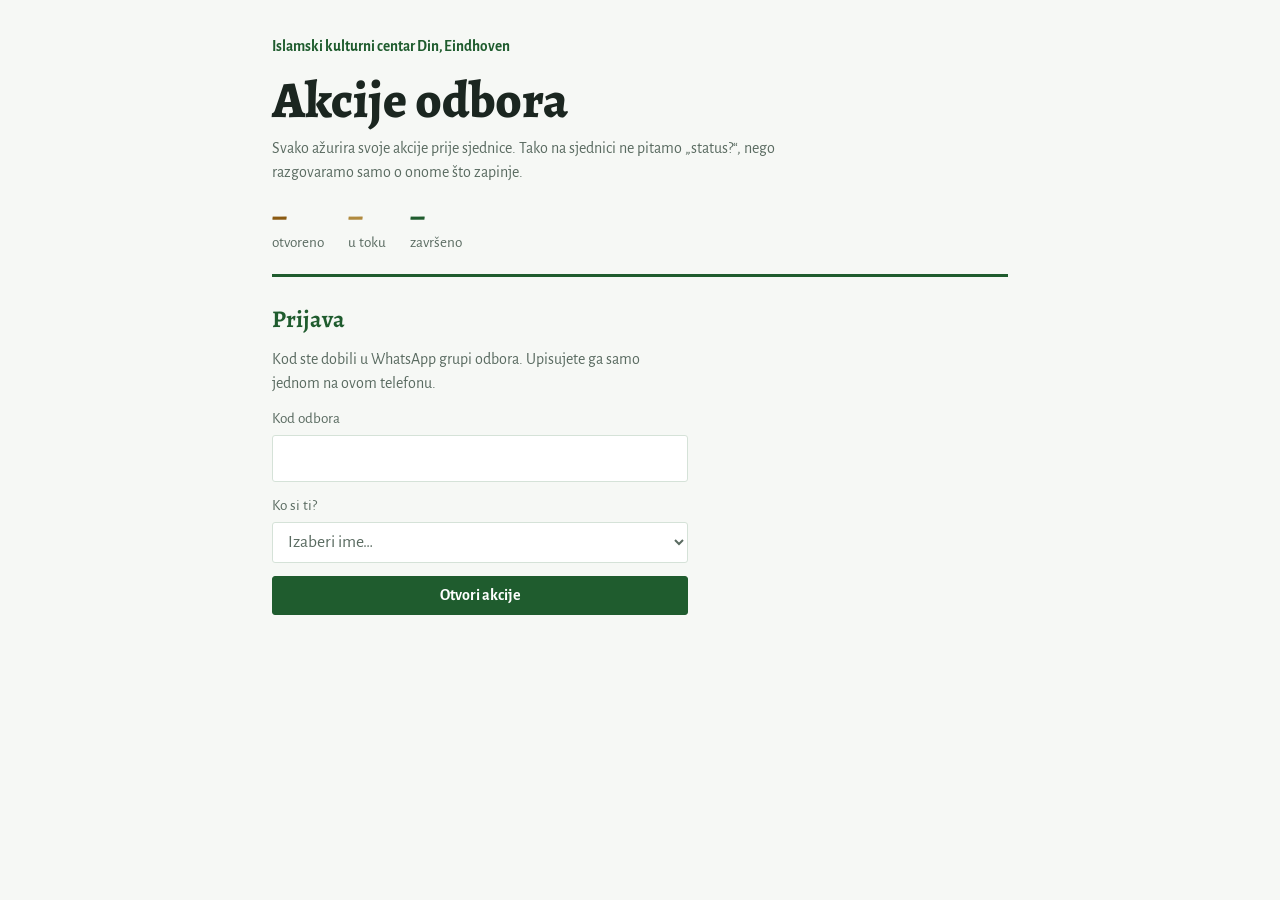
==== akcije-odbora/index.html @ 847df12c "Akcije odbora: index.html" ====
<!DOCTYPE html>
<html lang="bs">
<head>
<meta charset="utf-8">
<meta name="viewport" content="width=device-width, initial-scale=1, viewport-fit=cover">
<meta name="robots" content="noindex, nofollow">
<meta name="theme-color" content="#1F5C2E">
<meta name="apple-mobile-web-app-capable" content="yes">
<meta name="apple-mobile-web-app-title" content="Akcije DIN">
<title>Akcije odbora — IKC DIN</title>
<link rel="icon" href="data:image/svg+xml,<svg xmlns=%22http://www.w3.org/2000/svg%22 viewBox=%220 0 100 100%22><rect width=%22100%22 height=%22100%22 rx=%2220%22 fill=%22%231F5C2E%22/><path d=%22M28 52l15 15 30-34%22 stroke=%22%23D4B06A%22 stroke-width=%2212%22 fill=%22none%22 stroke-linecap=%22round%22/></svg>">
<link rel="preconnect" href="https://fonts.googleapis.com">
<link rel="preconnect" href="https://fonts.gstatic.com" crossorigin>
<link href="https://fonts.googleapis.com/css2?family=Alegreya:wght@700;800&family=Alegreya+Sans:wght@400;500;700&display=swap" rel="stylesheet">
<style>
:root{
  --bg:#F6F8F5; --paper:#FFFFFF; --ink:#1B2620; --muted:#5A6B61;
  --green:#1F5C2E; --green-soft:#EAF2EC; --gold:#B08A3E; --gold-soft:#F5EEDF; --rule:#D5E2D8;
  --open:#8A5A12; --done:#7D8C83; --on-green:#FFFFFF;
  color-scheme: light;
  box-sizing:border-box;
  padding-top:env(safe-area-inset-top,0px);
  padding-bottom:env(safe-area-inset-bottom,0px);
}
@media (prefers-color-scheme: dark){
  :root:not([data-theme="light"]){
    --bg:#0F1712; --paper:#16211A; --ink:#E6EEE8; --muted:#9DB0A4;
    --green:#5FA872; --green-soft:#1D2E23; --gold:#D4B06A; --gold-soft:#2A2618; --rule:#2A3B30;
    --open:#E0B163; --done:#6D7D73; --on-green:#0F1712;
    color-scheme: dark;
  }
}
:root[data-theme="dark"]{
  --bg:#0F1712; --paper:#16211A; --ink:#E6EEE8; --muted:#9DB0A4;
  --green:#5FA872; --green-soft:#1D2E23; --gold:#D4B06A; --gold-soft:#2A2618; --rule:#2A3B30;
  --open:#E0B163; --done:#6D7D73; --on-green:#0F1712;
  color-scheme: dark;
}
*,*::before,*::after{box-sizing:inherit}
html{scroll-padding-top:env(safe-area-inset-top,0px)}
body{margin:0;background:var(--bg);color:var(--ink);font:400 1rem/1.5 "Alegreya Sans","Segoe UI",system-ui,sans-serif}
.wrap{max-width:48rem;margin:0 auto;padding:2.25rem 1rem 4rem}
button,input,select,textarea{font:inherit;color:inherit}
:focus-visible{outline:2px solid var(--gold);outline-offset:2px}

header{border-bottom:3px solid var(--green);padding-bottom:1.25rem}
.org{color:var(--green);font-weight:700;font-size:.95rem;margin:0 0 1rem}
h1{font:800 clamp(2.2rem,7vw,3.2rem)/1 "Alegreya",Georgia,serif;margin:0}
.lede{margin:.6rem 0 0;color:var(--muted);max-width:36rem}
.tally{display:flex;gap:1.5rem;margin-top:1.1rem;flex-wrap:wrap}
.tally div{font-size:.95rem;color:var(--muted)}
.tally b{display:block;font:800 1.9rem/1 "Alegreya",Georgia,serif;color:var(--ink)}
.tally .t-open b{color:var(--open)}
.tally .t-prog b{color:var(--gold)}
.tally .t-done b{color:var(--green)}

.controls{position:sticky;top:env(safe-area-inset-top,0px);z-index:5;background:var(--bg);padding:.9rem 0 .7rem;border-bottom:1px solid var(--rule)}
body::before{content:"";position:fixed;inset:0 0 auto;height:env(safe-area-inset-top,0px);z-index:10;background:var(--bg)}
.chips{display:flex;gap:.4rem;overflow-x:auto;padding-bottom:.2rem;scrollbar-width:none}
.chips::-webkit-scrollbar{display:none}
.chip{border:1px solid var(--rule);background:var(--paper);border-radius:999px;padding:.3rem .8rem;white-space:nowrap;cursor:pointer;font-size:.92rem}
.chip[aria-pressed="true"]{background:var(--green);border-color:var(--green);color:var(--on-green);font-weight:700}
.toggle{display:inline-flex;align-items:center;gap:.45rem;margin-top:.6rem;font-size:.92rem;color:var(--muted);cursor:pointer}
.toggle input{accent-color:var(--green);width:1rem;height:1rem}

.notice{margin:1.5rem 0;padding:1rem 1.1rem;background:var(--gold-soft);border-left:3px solid var(--gold);border-radius:2px}
.empty{color:var(--muted);padding:2rem 0;text-align:center}

ol.list{list-style:none;margin:0;padding:0}
.row{display:grid;grid-template-columns:2.4rem 1fr;gap:0 .9rem;padding:1.1rem 0;border-bottom:1px solid var(--rule)}
.nr{font:800 1.6rem/1.1 "Alegreya",Georgia,serif;color:var(--gold);text-align:right}
.row.is-done .nr,.row.is-done .what{color:var(--done)}
.row.is-done .what{text-decoration:line-through;text-decoration-thickness:1px}
.what{font-weight:500;font-size:1.05rem;margin:0}
.meta{display:flex;flex-wrap:wrap;gap:.25rem 1rem;margin-top:.3rem;font-size:.9rem;color:var(--muted)}
.meta .who{color:var(--ink);font-weight:700}
.meta .late{color:var(--open);font-weight:700}
.seg{display:inline-flex;margin-top:.7rem;border:1px solid var(--rule);border-radius:4px;overflow:hidden;background:var(--paper)}
.seg button{border:0;background:none;padding:.35rem .75rem;cursor:pointer;font-size:.9rem;border-right:1px solid var(--rule)}
.seg button:last-child{border-right:0}
.seg button[aria-pressed="true"][data-s="otvoreno"]{background:var(--open);color:var(--paper);font-weight:700}
.seg button[aria-pressed="true"][data-s="u toku"]{background:var(--gold);color:var(--paper);font-weight:700}
.seg button[aria-pressed="true"][data-s="završeno"]{background:var(--green);color:var(--on-green);font-weight:700}
.seg button:disabled{cursor:default}
.note{margin-top:.6rem;font-size:.95rem;background:var(--green-soft);padding:.5rem .7rem;border-radius:3px;white-space:pre-wrap}
.links{display:flex;gap:1rem;margin-top:.5rem;font-size:.88rem}
.links button{background:none;border:0;padding:0;color:var(--green);cursor:pointer;text-decoration:underline;text-underline-offset:2px}
.stamp{font-size:.82rem;color:var(--muted);margin-top:.4rem}
.edit{margin-top:.6rem;display:grid;gap:.5rem}
textarea,input[type=text],select{width:100%;border:1px solid var(--rule);background:var(--paper);border-radius:3px;padding:.45rem .6rem}
textarea{min-height:4.5rem;resize:vertical}
.btns{display:flex;gap:.5rem;flex-wrap:wrap}
.btn{border:1px solid var(--green);background:var(--green);color:var(--on-green);border-radius:3px;padding:.4rem .9rem;cursor:pointer;font-weight:700}
.btn.ghost{background:none;color:var(--green)}
.btn.danger{background:none;border-color:var(--open);color:var(--open)}

details.add{margin-top:2rem;border:1px solid var(--rule);border-radius:4px;background:var(--paper)}
details.add summary{cursor:pointer;padding:.8rem 1rem;font:700 1.15rem/1.2 "Alegreya",Georgia,serif;color:var(--green)}
.addform{padding:0 1rem 1rem;display:grid;gap:.6rem}
.addform label{font-size:.9rem;color:var(--muted);display:grid;gap:.2rem}
.two{display:grid;grid-template-columns:1fr 1fr;gap:.6rem}
.status-msg{font-size:.9rem;color:var(--open);min-height:1.2em}
footer{margin-top:2.5rem;font-size:.88rem;color:var(--muted)}
@media (max-width:480px){.row{grid-template-columns:1.8rem 1fr;gap:0 .6rem}.nr{font-size:1.3rem}.two{grid-template-columns:1fr}}
@media print{.controls,.seg,.links,details.add,.notice{display:none}}

.login{margin-top:1.75rem;display:grid;gap:.8rem;max-width:26rem}
.login .lh{font:700 1.5rem/1.2 "Alegreya",Georgia,serif;color:var(--green);margin:0}
.login label{display:grid;gap:.25rem;font-size:.95rem;color:var(--muted)}
.login input,.login select{font-size:1.1rem;padding:.6rem .7rem}
.muted{color:var(--muted);margin:0}
.ctrl-row{display:flex;justify-content:space-between;align-items:center;flex-wrap:wrap;gap:.4rem}
.me{font-size:.88rem;color:var(--muted)}
.linkbtn{background:none;border:0;padding:0;color:var(--green);cursor:pointer;text-decoration:underline;text-underline-offset:2px;font-size:.88rem}
</style>
</head>
<body>
<div class="wrap">
<header>
  <p class="org">Islamski kulturni centar Din, Eindhoven</p>
  <h1>Akcije odbora</h1>
  <p class="lede">Svako ažurira svoje akcije prije sjednice. Tako na sjednici ne pitamo „status?“, nego razgovaramo samo o onome što zapinje.</p>
  <div class="tally" id="tally" hidden aria-live="polite">
    <div class="t-open"><b id="c-open">–</b>otvoreno</div>
    <div class="t-prog"><b id="c-prog">–</b>u toku</div>
    <div class="t-done"><b id="c-done">–</b>završeno</div>
  </div>
</header>

<section id="login" class="login" hidden>
  <h2 class="lh">Prijava</h2>
  <p class="muted">Kod ste dobili u WhatsApp grupi odbora. Upisujete ga samo jednom na ovom telefonu.</p>
  <label>Kod odbora<input type="text" id="l-code" autocomplete="off" autocapitalize="none" spellcheck="false" maxlength="64"></label>
  <label>Ko si ti?<select id="l-name">
    <option value="">Izaberi ime…</option>
    <option>Admir</option><option>Ali ef.</option><option>Edin</option><option>Esma</option>
    <option>Irfan</option><option>Samir</option><option>Zumreta</option><option>Drugi član</option>
  </select></label>
  <button class="btn" id="l-go" type="button">Otvori akcije</button>
  <div class="status-msg" id="l-msg" role="alert"></div>
</section>

<div id="app" hidden>
<div class="controls">
  <div class="chips" id="chips" role="group" aria-label="Filtriraj po odgovornoj osobi"></div>
  <div class="ctrl-row">
    <label class="toggle"><input type="checkbox" id="hideDone" checked> Sakrij završene</label>
    <span class="me">Prijavljen: <b id="me"></b> · <button type="button" class="linkbtn" id="logout">Odjava</button></span>
  </div>
</div>
<div id="notice" class="notice" hidden></div>
<ol class="list" id="list"><li class="empty">Učitavanje akcija…</li></ol>

<details class="add" id="addBox">
  <summary>Nova akcija</summary>
  <div class="addform">
    <label>Akcija<textarea id="f-what" maxlength="400" placeholder="Šta treba uraditi?"></textarea></label>
    <div class="two">
      <label>Odgovoran<input type="text" id="f-who" maxlength="60" placeholder="npr. Samir" list="people"></label>
      <label>Rok<input type="text" id="f-due" maxlength="30" placeholder="npr. 15.11."></label>
    </div>
    <label>Izvor<input type="text" id="f-src" maxlength="80" placeholder="npr. Sjednica 04.11.2026."></label>
    <div class="btns"><button class="btn" id="f-save" type="button">Dodaj akciju</button></div>
    <div class="status-msg" id="f-msg"></div>
  </div>
</details>
<datalist id="people"></datalist>
<footer>Promjene su vidljive svim članovima odbora. Ne upisujte lične ili osjetljive podatke o džematlijama.</footer>
</div>
</div>

<script>
(function(){
  var URL_="https://zoubpnicqnmgvnasvekt.supabase.co/rest/v1/rpc/";
  var KEY="eyJhbGciOiJIUzI1NiIsInR5cCI6IkpXVCJ9.eyJpc3MiOiJzdXBhYmFzZSIsInJlZiI6InpvdWJwbmljcW5tZ3ZuYXN2ZWt0Iiwicm9sZSI6ImFub24iLCJpYXQiOjE3NzU5OTYwNDgsImV4cCI6MjA5MTU3MjA0OH0.41gzbB1MJhmuVX6z_xqY9AQs_hWQWXiN0Izx3ySlhCo";
  var LS="ikcdin-akcije";
  var STATUSES=["otvoreno","u toku","završeno"];
  var sess=null, role=null, docs=[], filter="Svi", editing=null, editingMode=null, busy=false;
  var $=function(id){return document.getElementById(id);};
  var listEl=$("list"), hideDone=$("hideDone");

  function load(){try{return JSON.parse(localStorage.getItem(LS)||"null");}catch(e){return null;}}
  function save(v){try{v?localStorage.setItem(LS,JSON.stringify(v)):localStorage.removeItem(LS);}catch(e){}}
  async function rpc(fn,args){
    var r=await fetch(URL_+fn,{method:"POST",headers:{"Content-Type":"application/json",apikey:KEY,Authorization:"Bearer "+KEY},body:JSON.stringify(args)});
    var t=await r.text();var j=null;try{j=t?JSON.parse(t):null;}catch(e){}
    if(!r.ok){var m=(j&&j.message)||"greska";var e=new Error(m);e.auth=/pogresan_kod/.test(m);throw e;}
    return j;
  }
  function el(tag,cls,text){var e=document.createElement(tag);if(cls)e.className=cls;if(text!=null)e.textContent=text;return e;}
  function notice(msg){var n=$("notice");n.textContent=msg;n.hidden=!msg;}
  function split(s){return String(s||"").split(/\s*[+,\/]\s*/).map(function(p){return p.trim();}).filter(Boolean);}
  function people(){var s={};docs.forEach(function(d){split(d.odgovoran).forEach(function(p){if(p!=="—")s[p]=1;});});return Object.keys(s).sort(function(a,b){return a.localeCompare(b,"bs");});}
  function matches(d){return filter==="Svi"||split(d.odgovoran).indexOf(filter)>-1;}
  function fmtDate(iso){if(!iso)return "";var d=new Date(iso);if(isNaN(d))return "";
    return d.toLocaleDateString("bs-BA",{day:"2-digit",month:"2-digit"})+" u "+d.toLocaleTimeString("bs-BA",{hour:"2-digit",minute:"2-digit"});}
  function isLate(rok){var m=String(rok||"").match(/^(\d{1,2})\.(\d{1,2})\.(\d{4})?/);if(!m)return false;
    return new Date(m[3]?+m[3]:new Date().getFullYear(),+m[2]-1,+m[1],23,59)<new Date();}

  function showLogin(msg){$("login").hidden=false;$("app").hidden=true;$("tally").hidden=true;$("l-msg").textContent=msg||"";
    var s=load();if(s&&s.name)$("l-name").value=s.name;}
  function showApp(){$("login").hidden=true;$("app").hidden=false;$("tally").hidden=false;$("me").textContent=sess.name;}

  $("l-go").addEventListener("click",async function(){
    var code=$("l-code").value.trim(), name=$("l-name").value;
    if(!code){$("l-msg").textContent="Upiši kod odbora.";return;}
    if(!name){$("l-msg").textContent="Izaberi svoje ime.";return;}
    this.disabled=true;$("l-msg").textContent="Provjeravam…";
    try{var r=await rpc("akcije_login",{p_code:code});
      if(!r){$("l-msg").textContent="Kod nije tačan. Provjeri poruku u WhatsApp grupi.";}
      else{sess={code:code,name:name};role=r;save(sess);showApp();refresh();}
    }catch(e){$("l-msg").textContent="Nema veze sa serverom. Pokušaj ponovo.";}
    this.disabled=false;
  });
  $("logout").addEventListener("click",function(){save(null);sess=null;docs=[];$("l-code").value="";showLogin();});

  async function refresh(){
    if(!sess||busy)return;
    try{docs=await rpc("akcije_list",{p_code:sess.code})||[];notice("");renderChips();if(!editing)render();else renderTally();}
    catch(e){if(e.auth){save(null);showLogin("Kod je promijenjen. Upiši novi kod iz WhatsApp grupe.");}else notice("Nema veze sa serverom. Lista se osvježava automatski.");}
  }
  async function act(fn,args){
    busy=true;
    try{await rpc(fn,Object.assign({p_code:sess.code},args));busy=false;await refresh();return true;}
    catch(e){busy=false;if(e.auth){save(null);showLogin("Kod je promijenjen. Upiši novi kod iz WhatsApp grupe.");}else notice("Spremanje nije uspjelo. Pokušaj ponovo.");return false;}
  }

  function renderChips(){
    var c=$("chips");c.textContent="";
    ["Svi"].concat(people()).forEach(function(p){var b=el("button","chip",p);b.type="button";b.setAttribute("aria-pressed",String(p===filter));
      b.addEventListener("click",function(){filter=p;renderChips();render();});c.appendChild(b);});
    var dl=$("people");dl.textContent="";people().forEach(function(p){var o=document.createElement("option");o.value=p;dl.appendChild(o);});
  }
  function renderTally(){var c={"otvoreno":0,"u toku":0,"završeno":0};docs.forEach(function(d){if(c[d.status]!=null)c[d.status]++;});
    $("c-open").textContent=c["otvoreno"];$("c-prog").textContent=c["u toku"];$("c-done").textContent=c["završeno"];}

  function render(){
    renderTally();
    var rows=docs.filter(matches).filter(function(d){return !(hideDone.checked&&d.status==="završeno");});
    rows.sort(function(a,b){var sa=a.status==="završeno",sb=b.status==="završeno";if(sa!==sb)return sa?1:-1;return a.nr-b.nr;});
    listEl.textContent="";
    if(!docs.length){listEl.appendChild(el("li","empty","Još nema akcija."));return;}
    if(!rows.length){listEl.appendChild(el("li","empty",hideDone.checked?"Nema otvorenih akcija za ovaj filter.":"Nema akcija za ovaj filter."));return;}
    rows.forEach(function(d){
      var li=el("li","row"+(d.status==="završeno"?" is-done":""));
      li.appendChild(el("div","nr",String(d.nr)));
      var body=el("div");
      body.appendChild(el("p","what",d.akcija));
      var meta=el("div","meta");meta.appendChild(el("span","who",d.odgovoran||"—"));
      if(d.rok&&d.rok!=="—"){var late=d.status!=="završeno"&&isLate(d.rok);meta.appendChild(el("span",late?"late":"",(late?"Rok prošao: ":"Rok: ")+d.rok));}
      if(d.izvor)meta.appendChild(el("span","",d.izvor));
      body.appendChild(meta);
      var seg=el("div","seg");seg.setAttribute("role","group");seg.setAttribute("aria-label","Status");
      STATUSES.forEach(function(s){var b=el("button","",s.charAt(0).toUpperCase()+s.slice(1));b.type="button";b.dataset.s=s;
        b.setAttribute("aria-pressed",String(d.status===s));
        b.addEventListener("click",function(){if(d.status!==s){d.status=s;render();act("akcije_set_status",{p_id:d.id,p_status:s,p_by:sess.name});}});
        seg.appendChild(b);});
      body.appendChild(seg);

      if(editing===d.id&&editingMode==="note"){
        var ed=el("div","edit");var ta=document.createElement("textarea");ta.maxLength=600;ta.value=d.napomena||"";ta.setAttribute("aria-label","Napomena");
        ed.appendChild(ta);var bt=el("div","btns");
        var sv=el("button","btn","Spremi napomenu");sv.type="button";
        sv.addEventListener("click",function(){var v=ta.value.trim();editing=null;if(v!==(d.napomena||"")){d.napomena=v;render();act("akcije_set_note",{p_id:d.id,p_note:v,p_by:sess.name});}else render();});
        var cn=el("button","btn ghost","Odustani");cn.type="button";cn.addEventListener("click",function(){editing=null;render();});
        bt.appendChild(sv);bt.appendChild(cn);ed.appendChild(bt);body.appendChild(ed);setTimeout(function(){ta.focus();},0);
      } else if(editing===d.id&&editingMode==="item"){
        var ed2=el("div","edit");
        var ta2=document.createElement("textarea");ta2.maxLength=400;ta2.value=d.akcija;ta2.setAttribute("aria-label","Akcija");
        var who=document.createElement("input");who.type="text";who.maxLength=60;who.value=d.odgovoran;who.setAttribute("aria-label","Odgovoran");who.setAttribute("list","people");
        var due=document.createElement("input");due.type="text";due.maxLength=30;due.value=d.rok;due.setAttribute("aria-label","Rok");
        ed2.appendChild(ta2);var two=el("div","two");two.appendChild(who);two.appendChild(due);ed2.appendChild(two);
        var bt2=el("div","btns");
        var sv2=el("button","btn","Spremi");sv2.type="button";
        sv2.addEventListener("click",function(){editing=null;act("akcije_edit",{p_id:d.id,p_akcija:ta2.value,p_odgovoran:who.value,p_rok:due.value,p_by:sess.name});});
        var cn2=el("button","btn ghost","Odustani");cn2.type="button";cn2.addEventListener("click",function(){editing=null;render();});
        var del=el("button","btn danger","Obriši akciju");del.type="button";
        del.addEventListener("click",function(){if(!confirm("Obrisati akciju "+d.nr+"?"))return;editing=null;act("akcije_delete",{p_id:d.id});});
        bt2.appendChild(sv2);bt2.appendChild(cn2);bt2.appendChild(del);ed2.appendChild(bt2);body.appendChild(ed2);
      } else {
        if(d.napomena)body.appendChild(el("div","note",d.napomena));
        var links=el("div","links");
        var nb=el("button","",d.napomena?"Izmijeni napomenu":"Dodaj napomenu");nb.type="button";
        nb.addEventListener("click",function(){editing=d.id;editingMode="note";render();});links.appendChild(nb);
        if(role==="admin"){var eb=el("button","","Uredi akciju");eb.type="button";eb.addEventListener("click",function(){editing=d.id;editingMode="item";render();});links.appendChild(eb);}
        body.appendChild(links);
      }
      if(d.updated_by)body.appendChild(el("div","stamp","Zadnja izmjena "+fmtDate(d.updated_at)+" — "+d.updated_by));
      li.appendChild(body);listEl.appendChild(li);
    });
  }
  hideDone.addEventListener("change",render);

  $("f-save").addEventListener("click",async function(){
    var msg=$("f-msg"),what=$("f-what").value.trim();
    if(!what){msg.textContent="Upiši šta treba uraditi.";return;}
    this.disabled=true;msg.textContent="";
    var ok=await act("akcije_add",{p_akcija:what,p_odgovoran:$("f-who").value,p_rok:$("f-due").value,p_izvor:$("f-src").value,p_by:sess.name});
    if(ok){["f-what","f-who","f-due","f-src"].forEach(function(i){$(i).value="";});$("addBox").open=false;}
    this.disabled=false;
  });

  document.addEventListener("visibilitychange",function(){if(!document.hidden)refresh();});
  setInterval(function(){if(!document.hidden&&!editing)refresh();},30000);

  (async function start(){
    sess=load();
    if(!sess||!sess.code){showLogin();return;}
    try{role=await rpc("akcije_login",{p_code:sess.code});}catch(e){showApp();notice("Nema veze sa serverom. Pokušaj kasnije.");return;}
    if(!role){save(null);showLogin("Kod je promijenjen. Upiši novi kod iz WhatsApp grupe.");return;}
    showApp();refresh();
  })();
})();
</script>
</body>
</html>
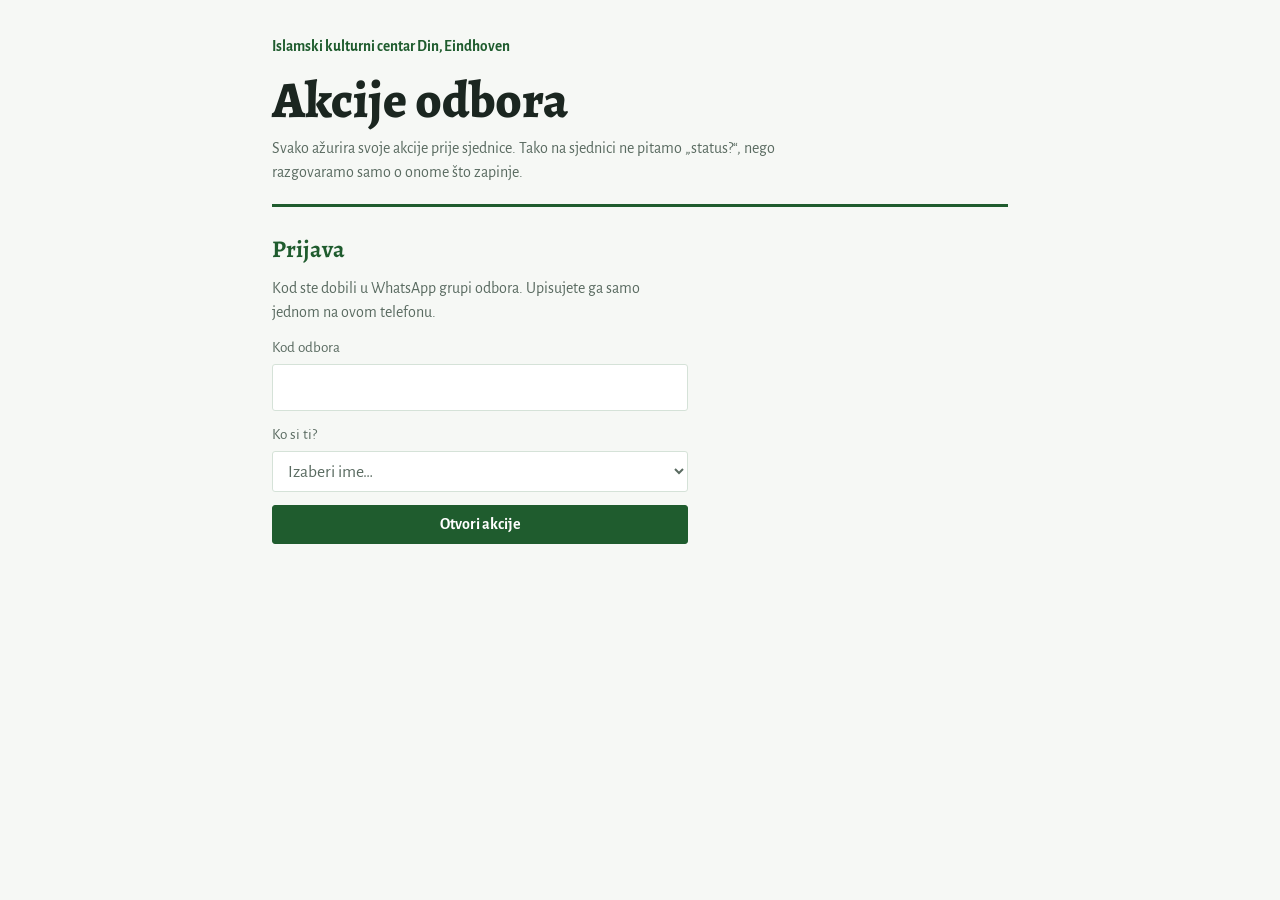
==== commit 782356bb: "Akcije odbora: svi uredjuju, Esma i Neko drugi" ====
--- a/akcije-odbora/index.html
+++ b/akcije-odbora/index.html
@@ -112,6 +112,12 @@
 .ctrl-row{display:flex;justify-content:space-between;align-items:center;flex-wrap:wrap;gap:.4rem}
 .me{font-size:.88rem;color:var(--muted)}
 .linkbtn{background:none;border:0;padding:0;color:var(--green);cursor:pointer;text-decoration:underline;text-underline-offset:2px;font-size:.88rem}
+[hidden]{display:none!important}
+.topbar{margin:1rem 0 .25rem}
+.picker{display:grid;gap:.4rem;min-width:0}
+.addform>*,.two>*,.lbl>*,.edit>*,.picker>*{min-width:0;max-width:100%}
+.lbl{display:grid;gap:.2rem;font-size:.9rem;color:var(--muted)}
+.two>.picker{align-self:start}
 </style>
 </head>
 <body>
@@ -134,8 +140,9 @@
   <label>Ko si ti?<select id="l-name">
     <option value="">Izaberi ime…</option>
     <option>Admir</option><option>Ali ef.</option><option>Edin</option><option>Esma</option>
-    <option>Irfan</option><option>Samir</option><option>Zumreta</option><option>Drugi član</option>
+    <option>Irfan</option><option>Samir</option><option>Zumreta</option><option value="__other">Neko drugi…</option>
   </select></label>
+  <label id="l-other-wrap" hidden>Tvoje ime<input type="text" id="l-other" maxlength="40" autocomplete="name"></label>
   <button class="btn" id="l-go" type="button">Otvori akcije</button>
   <div class="status-msg" id="l-msg" role="alert"></div>
 </section>
@@ -148,6 +155,7 @@
     <span class="me">Prijavljen: <b id="me"></b> · <button type="button" class="linkbtn" id="logout">Odjava</button></span>
   </div>
 </div>
+<div class="topbar"><button class="btn" type="button" id="openAdd">+ Nova akcija</button></div>
 <div id="notice" class="notice" hidden></div>
 <ol class="list" id="list"><li class="empty">Učitavanje akcija…</li></ol>
 
@@ -156,7 +164,7 @@
   <div class="addform">
     <label>Akcija<textarea id="f-what" maxlength="400" placeholder="Šta treba uraditi?"></textarea></label>
     <div class="two">
-      <label>Odgovoran<input type="text" id="f-who" maxlength="60" placeholder="npr. Samir" list="people"></label>
+      <div class="lbl">Odgovoran<div id="f-who-slot"></div></div>
       <label>Rok<input type="text" id="f-due" maxlength="30" placeholder="npr. 15.11."></label>
     </div>
     <label>Izvor<input type="text" id="f-src" maxlength="80" placeholder="npr. Sjednica 04.11.2026."></label>
@@ -179,6 +187,20 @@
   var $=function(id){return document.getElementById(id);};
   var listEl=$("list"), hideDone=$("hideDone");
 
+  var NAMES=["Admir","Ali ef.","Edin","Esma","Irfan","Samir","Zumreta","Odbor","Svi"];
+  function whoPicker(initial){
+    var wrap=el("div","picker");var sel=document.createElement("select");sel.setAttribute("aria-label","Odgovoran");
+    var o0=document.createElement("option");o0.value="";o0.textContent="Izaberi…";sel.appendChild(o0);
+    NAMES.forEach(function(n){var o=document.createElement("option");o.value=n;o.textContent=n;sel.appendChild(o);});
+    var oo=document.createElement("option");oo.value="__other";oo.textContent="Neko drugi…";sel.appendChild(oo);
+    var inp=document.createElement("input");inp.type="text";inp.maxLength=60;inp.placeholder="Upiši ime (ili više imena, npr. Samir + Esma)";inp.hidden=true;
+    initial=String(initial||"").trim();
+    if(initial&&initial!=="—"){if(NAMES.indexOf(initial)>-1)sel.value=initial;else{sel.value="__other";inp.value=initial;inp.hidden=false;}}
+    sel.addEventListener("change",function(){inp.hidden=sel.value!=="__other";if(!inp.hidden)inp.focus();});
+    wrap.appendChild(sel);wrap.appendChild(inp);
+    return {el:wrap,value:function(){return sel.value==="__other"?inp.value.trim():sel.value;},reset:function(){sel.value="";inp.value="";inp.hidden=true;}};
+  }
+  var addWho=null;
   function load(){try{return JSON.parse(localStorage.getItem(LS)||"null");}catch(e){return null;}}
   function save(v){try{v?localStorage.setItem(LS,JSON.stringify(v)):localStorage.removeItem(LS);}catch(e){}}
   async function rpc(fn,args){
@@ -198,25 +220,30 @@
     return new Date(m[3]?+m[3]:new Date().getFullYear(),+m[2]-1,+m[1],23,59)<new Date();}
 
   function showLogin(msg){$("login").hidden=false;$("app").hidden=true;$("tally").hidden=true;$("l-msg").textContent=msg||"";
-    var s=load();if(s&&s.name)$("l-name").value=s.name;}
-  function showApp(){$("login").hidden=true;$("app").hidden=false;$("tally").hidden=false;$("me").textContent=sess.name;}
+    var s=load();if(s&&s.name){var opt=[].some.call($("l-name").options,function(o){return o.value===s.name;});
+      if(opt)$("l-name").value=s.name;else{$("l-name").value="__other";$("l-other").value=s.name;$("l-other-wrap").hidden=false;}}}
+  function showApp(){if(!addWho){addWho=whoPicker("");$("f-who-slot").appendChild(addWho.el);}$("login").hidden=true;$("app").hidden=false;$("tally").hidden=false;$("me").textContent=sess.name;}
 
   $("l-go").addEventListener("click",async function(){
     var code=$("l-code").value.trim(), name=$("l-name").value;
+    if(name==="__other")name=$("l-other").value.trim();
     if(!code){$("l-msg").textContent="Upiši kod odbora.";return;}
     if(!name){$("l-msg").textContent="Izaberi svoje ime.";return;}
     this.disabled=true;$("l-msg").textContent="Provjeravam…";
     try{var r=await rpc("akcije_login",{p_code:code});
-      if(!r){$("l-msg").textContent="Kod nije tačan. Provjeri poruku u WhatsApp grupi.";}
-      else{sess={code:code,name:name};role=r;save(sess);showApp();refresh();}
+      if(!r){$("l-msg").textContent="Kod nije tačan. Provjeri poruku u WhatsApp grupi. Nakon više pogrešnih pokušaja prijava je blokirana 15 minuta.";}
+      else{sess={code:code,name:name};role=r;save(sess);$("l-msg").textContent="";showApp();refresh();}
     }catch(e){$("l-msg").textContent="Nema veze sa serverom. Pokušaj ponovo.";}
     this.disabled=false;
   });
+  $("l-name").addEventListener("change",function(){$("l-other-wrap").hidden=this.value!=="__other";});
   $("logout").addEventListener("click",function(){save(null);sess=null;docs=[];$("l-code").value="";showLogin();});
 
   async function refresh(){
     if(!sess||busy)return;
-    try{docs=await rpc("akcije_list",{p_code:sess.code})||[];notice("");renderChips();if(!editing)render();else renderTally();}
+    try{var res=await rpc("akcije_list",{p_code:sess.code})||[];
+      if(!res.length){var r=await rpc("akcije_login",{p_code:sess.code});if(!r){save(null);showLogin("Kod je promijenjen ili je pristup privremeno blokiran. Upiši kod iz WhatsApp grupe.");return;}}
+      docs=res;notice("");renderChips();if(!editing)render();else renderTally();}
     catch(e){if(e.auth){save(null);showLogin("Kod je promijenjen. Upiši novi kod iz WhatsApp grupe.");}else notice("Nema veze sa serverom. Lista se osvježava automatski.");}
   }
   async function act(fn,args){
@@ -267,22 +294,22 @@
       } else if(editing===d.id&&editingMode==="item"){
         var ed2=el("div","edit");
         var ta2=document.createElement("textarea");ta2.maxLength=400;ta2.value=d.akcija;ta2.setAttribute("aria-label","Akcija");
-        var who=document.createElement("input");who.type="text";who.maxLength=60;who.value=d.odgovoran;who.setAttribute("aria-label","Odgovoran");who.setAttribute("list","people");
+        var who=whoPicker(d.odgovoran);
         var due=document.createElement("input");due.type="text";due.maxLength=30;due.value=d.rok;due.setAttribute("aria-label","Rok");
-        ed2.appendChild(ta2);var two=el("div","two");two.appendChild(who);two.appendChild(due);ed2.appendChild(two);
+        ed2.appendChild(ta2);var two=el("div","two");two.appendChild(who.el);two.appendChild(due);ed2.appendChild(two);
         var bt2=el("div","btns");
         var sv2=el("button","btn","Spremi");sv2.type="button";
-        sv2.addEventListener("click",function(){editing=null;act("akcije_edit",{p_id:d.id,p_akcija:ta2.value,p_odgovoran:who.value,p_rok:due.value,p_by:sess.name});});
+        sv2.addEventListener("click",function(){editing=null;act("akcije_edit",{p_id:d.id,p_akcija:ta2.value,p_odgovoran:who.value(),p_rok:due.value,p_by:sess.name});});
         var cn2=el("button","btn ghost","Odustani");cn2.type="button";cn2.addEventListener("click",function(){editing=null;render();});
         var del=el("button","btn danger","Obriši akciju");del.type="button";
         del.addEventListener("click",function(){if(!confirm("Obrisati akciju "+d.nr+"?"))return;editing=null;act("akcije_delete",{p_id:d.id});});
-        bt2.appendChild(sv2);bt2.appendChild(cn2);bt2.appendChild(del);ed2.appendChild(bt2);body.appendChild(ed2);
+        bt2.appendChild(sv2);bt2.appendChild(cn2);if(role==="admin")bt2.appendChild(del);ed2.appendChild(bt2);body.appendChild(ed2);
       } else {
         if(d.napomena)body.appendChild(el("div","note",d.napomena));
         var links=el("div","links");
         var nb=el("button","",d.napomena?"Izmijeni napomenu":"Dodaj napomenu");nb.type="button";
         nb.addEventListener("click",function(){editing=d.id;editingMode="note";render();});links.appendChild(nb);
-        if(role==="admin"){var eb=el("button","","Uredi akciju");eb.type="button";eb.addEventListener("click",function(){editing=d.id;editingMode="item";render();});links.appendChild(eb);}
+        var eb=el("button","","Uredi akciju");eb.type="button";eb.addEventListener("click",function(){editing=d.id;editingMode="item";render();});links.appendChild(eb);
         body.appendChild(links);
       }
       if(d.updated_by)body.appendChild(el("div","stamp","Zadnja izmjena "+fmtDate(d.updated_at)+" — "+d.updated_by));
@@ -290,13 +317,14 @@
     });
   }
   hideDone.addEventListener("change",render);
+  $("openAdd").addEventListener("click",function(){var b=$("addBox");b.open=true;b.scrollIntoView({behavior:"smooth",block:"start"});setTimeout(function(){$("f-what").focus();},300);});
 
   $("f-save").addEventListener("click",async function(){
     var msg=$("f-msg"),what=$("f-what").value.trim();
     if(!what){msg.textContent="Upiši šta treba uraditi.";return;}
     this.disabled=true;msg.textContent="";
-    var ok=await act("akcije_add",{p_akcija:what,p_odgovoran:$("f-who").value,p_rok:$("f-due").value,p_izvor:$("f-src").value,p_by:sess.name});
-    if(ok){["f-what","f-who","f-due","f-src"].forEach(function(i){$(i).value="";});$("addBox").open=false;}
+    var ok=await act("akcije_add",{p_akcija:what,p_odgovoran:addWho.value(),p_rok:$("f-due").value,p_izvor:$("f-src").value,p_by:sess.name});
+    if(ok){["f-what","f-due","f-src"].forEach(function(i){$(i).value="";});addWho.reset();$("addBox").open=false;}
     this.disabled=false;
   });
 
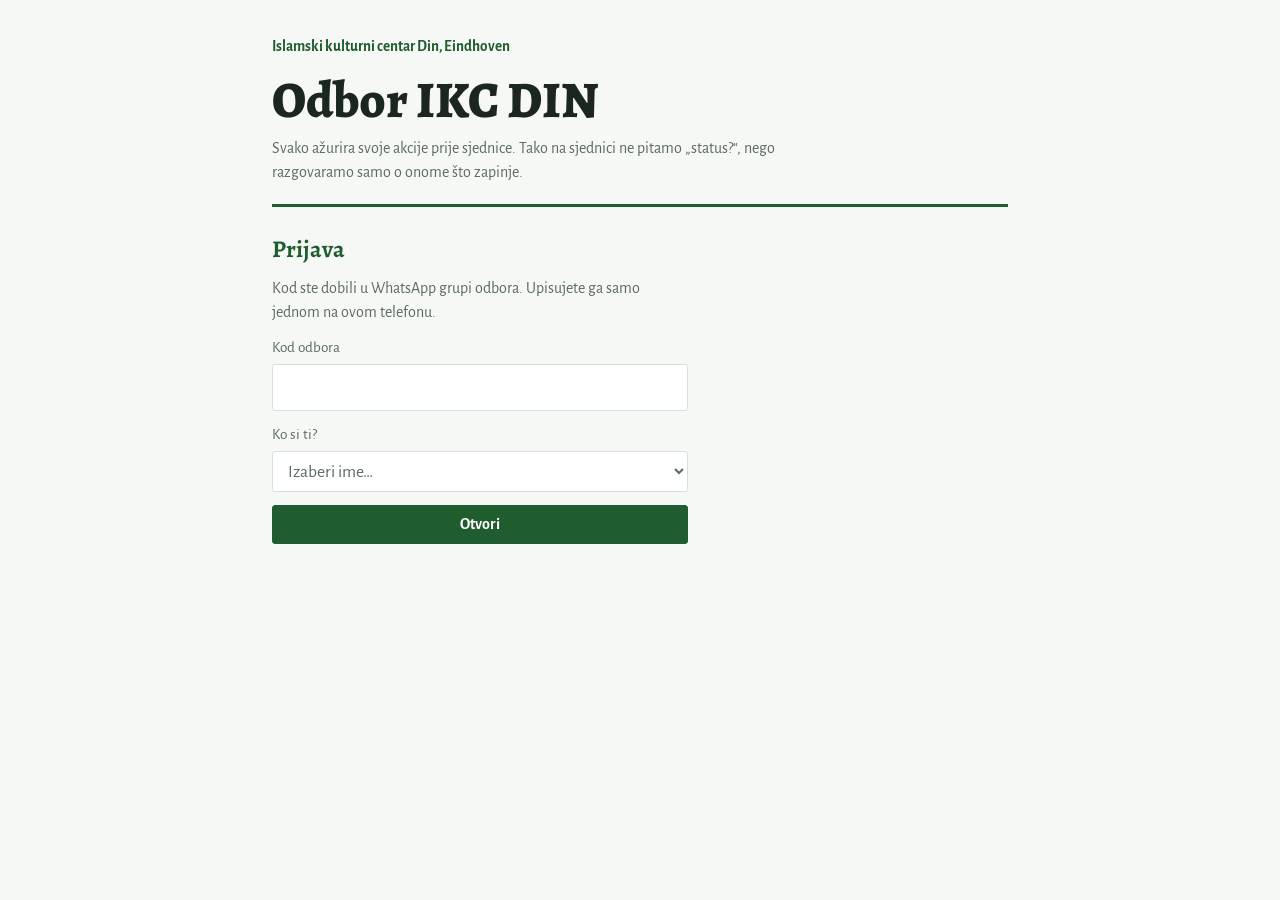
==== commit 3dfe2afd: "Akcije odbora → preusmjeravanje na /odbor" ====
--- a/akcije-odbora/index.html
+++ b/akcije-odbora/index.html
@@ -1,344 +1,14 @@
-<!DOCTYPE html>
+<!doctype html>
 <html lang="bs">
 <head>
 <meta charset="utf-8">
-<meta name="viewport" content="width=device-width, initial-scale=1, viewport-fit=cover">
+<meta name="viewport" content="width=device-width, initial-scale=1">
 <meta name="robots" content="noindex, nofollow">
-<meta name="theme-color" content="#1F5C2E">
-<meta name="apple-mobile-web-app-capable" content="yes">
-<meta name="apple-mobile-web-app-title" content="Akcije DIN">
-<title>Akcije odbora — IKC DIN</title>
-<link rel="icon" href="data:image/svg+xml,<svg xmlns=%22http://www.w3.org/2000/svg%22 viewBox=%220 0 100 100%22><rect width=%22100%22 height=%22100%22 rx=%2220%22 fill=%22%231F5C2E%22/><path d=%22M28 52l15 15 30-34%22 stroke=%22%23D4B06A%22 stroke-width=%2212%22 fill=%22none%22 stroke-linecap=%22round%22/></svg>">
-<link rel="preconnect" href="https://fonts.googleapis.com">
-<link rel="preconnect" href="https://fonts.gstatic.com" crossorigin>
-<link href="https://fonts.googleapis.com/css2?family=Alegreya:wght@700;800&family=Alegreya+Sans:wght@400;500;700&display=swap" rel="stylesheet">
-<style>
-:root{
-  --bg:#F6F8F5; --paper:#FFFFFF; --ink:#1B2620; --muted:#5A6B61;
-  --green:#1F5C2E; --green-soft:#EAF2EC; --gold:#B08A3E; --gold-soft:#F5EEDF; --rule:#D5E2D8;
-  --open:#8A5A12; --done:#7D8C83; --on-green:#FFFFFF;
-  color-scheme: light;
-  box-sizing:border-box;
-  padding-top:env(safe-area-inset-top,0px);
-  padding-bottom:env(safe-area-inset-bottom,0px);
-}
-@media (prefers-color-scheme: dark){
-  :root:not([data-theme="light"]){
-    --bg:#0F1712; --paper:#16211A; --ink:#E6EEE8; --muted:#9DB0A4;
-    --green:#5FA872; --green-soft:#1D2E23; --gold:#D4B06A; --gold-soft:#2A2618; --rule:#2A3B30;
-    --open:#E0B163; --done:#6D7D73; --on-green:#0F1712;
-    color-scheme: dark;
-  }
-}
-:root[data-theme="dark"]{
-  --bg:#0F1712; --paper:#16211A; --ink:#E6EEE8; --muted:#9DB0A4;
-  --green:#5FA872; --green-soft:#1D2E23; --gold:#D4B06A; --gold-soft:#2A2618; --rule:#2A3B30;
-  --open:#E0B163; --done:#6D7D73; --on-green:#0F1712;
-  color-scheme: dark;
-}
-*,*::before,*::after{box-sizing:inherit}
-html{scroll-padding-top:env(safe-area-inset-top,0px)}
-body{margin:0;background:var(--bg);color:var(--ink);font:400 1rem/1.5 "Alegreya Sans","Segoe UI",system-ui,sans-serif}
-.wrap{max-width:48rem;margin:0 auto;padding:2.25rem 1rem 4rem}
-button,input,select,textarea{font:inherit;color:inherit}
-:focus-visible{outline:2px solid var(--gold);outline-offset:2px}
-
-header{border-bottom:3px solid var(--green);padding-bottom:1.25rem}
-.org{color:var(--green);font-weight:700;font-size:.95rem;margin:0 0 1rem}
-h1{font:800 clamp(2.2rem,7vw,3.2rem)/1 "Alegreya",Georgia,serif;margin:0}
-.lede{margin:.6rem 0 0;color:var(--muted);max-width:36rem}
-.tally{display:flex;gap:1.5rem;margin-top:1.1rem;flex-wrap:wrap}
-.tally div{font-size:.95rem;color:var(--muted)}
-.tally b{display:block;font:800 1.9rem/1 "Alegreya",Georgia,serif;color:var(--ink)}
-.tally .t-open b{color:var(--open)}
-.tally .t-prog b{color:var(--gold)}
-.tally .t-done b{color:var(--green)}
-
-.controls{position:sticky;top:env(safe-area-inset-top,0px);z-index:5;background:var(--bg);padding:.9rem 0 .7rem;border-bottom:1px solid var(--rule)}
-body::before{content:"";position:fixed;inset:0 0 auto;height:env(safe-area-inset-top,0px);z-index:10;background:var(--bg)}
-.chips{display:flex;gap:.4rem;overflow-x:auto;padding-bottom:.2rem;scrollbar-width:none}
-.chips::-webkit-scrollbar{display:none}
-.chip{border:1px solid var(--rule);background:var(--paper);border-radius:999px;padding:.3rem .8rem;white-space:nowrap;cursor:pointer;font-size:.92rem}
-.chip[aria-pressed="true"]{background:var(--green);border-color:var(--green);color:var(--on-green);font-weight:700}
-.toggle{display:inline-flex;align-items:center;gap:.45rem;margin-top:.6rem;font-size:.92rem;color:var(--muted);cursor:pointer}
-.toggle input{accent-color:var(--green);width:1rem;height:1rem}
-
-.notice{margin:1.5rem 0;padding:1rem 1.1rem;background:var(--gold-soft);border-left:3px solid var(--gold);border-radius:2px}
-.empty{color:var(--muted);padding:2rem 0;text-align:center}
-
-ol.list{list-style:none;margin:0;padding:0}
-.row{display:grid;grid-template-columns:2.4rem 1fr;gap:0 .9rem;padding:1.1rem 0;border-bottom:1px solid var(--rule)}
-.nr{font:800 1.6rem/1.1 "Alegreya",Georgia,serif;color:var(--gold);text-align:right}
-.row.is-done .nr,.row.is-done .what{color:var(--done)}
-.row.is-done .what{text-decoration:line-through;text-decoration-thickness:1px}
-.what{font-weight:500;font-size:1.05rem;margin:0}
-.meta{display:flex;flex-wrap:wrap;gap:.25rem 1rem;margin-top:.3rem;font-size:.9rem;color:var(--muted)}
-.meta .who{color:var(--ink);font-weight:700}
-.meta .late{color:var(--open);font-weight:700}
-.seg{display:inline-flex;margin-top:.7rem;border:1px solid var(--rule);border-radius:4px;overflow:hidden;background:var(--paper)}
-.seg button{border:0;background:none;padding:.35rem .75rem;cursor:pointer;font-size:.9rem;border-right:1px solid var(--rule)}
-.seg button:last-child{border-right:0}
-.seg button[aria-pressed="true"][data-s="otvoreno"]{background:var(--open);color:var(--paper);font-weight:700}
-.seg button[aria-pressed="true"][data-s="u toku"]{background:var(--gold);color:var(--paper);font-weight:700}
-.seg button[aria-pressed="true"][data-s="završeno"]{background:var(--green);color:var(--on-green);font-weight:700}
-.seg button:disabled{cursor:default}
-.note{margin-top:.6rem;font-size:.95rem;background:var(--green-soft);padding:.5rem .7rem;border-radius:3px;white-space:pre-wrap}
-.links{display:flex;gap:1rem;margin-top:.5rem;font-size:.88rem}
-.links button{background:none;border:0;padding:0;color:var(--green);cursor:pointer;text-decoration:underline;text-underline-offset:2px}
-.stamp{font-size:.82rem;color:var(--muted);margin-top:.4rem}
-.edit{margin-top:.6rem;display:grid;gap:.5rem}
-textarea,input[type=text],select{width:100%;border:1px solid var(--rule);background:var(--paper);border-radius:3px;padding:.45rem .6rem}
-textarea{min-height:4.5rem;resize:vertical}
-.btns{display:flex;gap:.5rem;flex-wrap:wrap}
-.btn{border:1px solid var(--green);background:var(--green);color:var(--on-green);border-radius:3px;padding:.4rem .9rem;cursor:pointer;font-weight:700}
-.btn.ghost{background:none;color:var(--green)}
-.btn.danger{background:none;border-color:var(--open);color:var(--open)}
-
-details.add{margin-top:2rem;border:1px solid var(--rule);border-radius:4px;background:var(--paper)}
-details.add summary{cursor:pointer;padding:.8rem 1rem;font:700 1.15rem/1.2 "Alegreya",Georgia,serif;color:var(--green)}
-.addform{padding:0 1rem 1rem;display:grid;gap:.6rem}
-.addform label{font-size:.9rem;color:var(--muted);display:grid;gap:.2rem}
-.two{display:grid;grid-template-columns:1fr 1fr;gap:.6rem}
-.status-msg{font-size:.9rem;color:var(--open);min-height:1.2em}
-footer{margin-top:2.5rem;font-size:.88rem;color:var(--muted)}
-@media (max-width:480px){.row{grid-template-columns:1.8rem 1fr;gap:0 .6rem}.nr{font-size:1.3rem}.two{grid-template-columns:1fr}}
-@media print{.controls,.seg,.links,details.add,.notice{display:none}}
-
-.login{margin-top:1.75rem;display:grid;gap:.8rem;max-width:26rem}
-.login .lh{font:700 1.5rem/1.2 "Alegreya",Georgia,serif;color:var(--green);margin:0}
-.login label{display:grid;gap:.25rem;font-size:.95rem;color:var(--muted)}
-.login input,.login select{font-size:1.1rem;padding:.6rem .7rem}
-.muted{color:var(--muted);margin:0}
-.ctrl-row{display:flex;justify-content:space-between;align-items:center;flex-wrap:wrap;gap:.4rem}
-.me{font-size:.88rem;color:var(--muted)}
-.linkbtn{background:none;border:0;padding:0;color:var(--green);cursor:pointer;text-decoration:underline;text-underline-offset:2px;font-size:.88rem}
-[hidden]{display:none!important}
-.topbar{margin:1rem 0 .25rem}
-.picker{display:grid;gap:.4rem;min-width:0}
-.addform>*,.two>*,.lbl>*,.edit>*,.picker>*{min-width:0;max-width:100%}
-.lbl{display:grid;gap:.2rem;font-size:.9rem;color:var(--muted)}
-.two>.picker{align-self:start}
-</style>
+<title>Odbor IKC DIN</title>
+<meta http-equiv="refresh" content="0; url=/odbor/">
+<script>location.replace("/odbor/"+location.search+location.hash);</script>
 </head>
-<body>
-<div class="wrap">
-<header>
-  <p class="org">Islamski kulturni centar Din, Eindhoven</p>
-  <h1>Akcije odbora</h1>
-  <p class="lede">Svako ažurira svoje akcije prije sjednice. Tako na sjednici ne pitamo „status?“, nego razgovaramo samo o onome što zapinje.</p>
-  <div class="tally" id="tally" hidden aria-live="polite">
-    <div class="t-open"><b id="c-open">–</b>otvoreno</div>
-    <div class="t-prog"><b id="c-prog">–</b>u toku</div>
-    <div class="t-done"><b id="c-done">–</b>završeno</div>
-  </div>
-</header>
-
-<section id="login" class="login" hidden>
-  <h2 class="lh">Prijava</h2>
-  <p class="muted">Kod ste dobili u WhatsApp grupi odbora. Upisujete ga samo jednom na ovom telefonu.</p>
-  <label>Kod odbora<input type="text" id="l-code" autocomplete="off" autocapitalize="none" spellcheck="false" maxlength="64"></label>
-  <label>Ko si ti?<select id="l-name">
-    <option value="">Izaberi ime…</option>
-    <option>Admir</option><option>Ali ef.</option><option>Edin</option><option>Esma</option>
-    <option>Irfan</option><option>Samir</option><option>Zumreta</option><option value="__other">Neko drugi…</option>
-  </select></label>
-  <label id="l-other-wrap" hidden>Tvoje ime<input type="text" id="l-other" maxlength="40" autocomplete="name"></label>
-  <button class="btn" id="l-go" type="button">Otvori akcije</button>
-  <div class="status-msg" id="l-msg" role="alert"></div>
-</section>
-
-<div id="app" hidden>
-<div class="controls">
-  <div class="chips" id="chips" role="group" aria-label="Filtriraj po odgovornoj osobi"></div>
-  <div class="ctrl-row">
-    <label class="toggle"><input type="checkbox" id="hideDone" checked> Sakrij završene</label>
-    <span class="me">Prijavljen: <b id="me"></b> · <button type="button" class="linkbtn" id="logout">Odjava</button></span>
-  </div>
-</div>
-<div class="topbar"><button class="btn" type="button" id="openAdd">+ Nova akcija</button></div>
-<div id="notice" class="notice" hidden></div>
-<ol class="list" id="list"><li class="empty">Učitavanje akcija…</li></ol>
-
-<details class="add" id="addBox">
-  <summary>Nova akcija</summary>
-  <div class="addform">
-    <label>Akcija<textarea id="f-what" maxlength="400" placeholder="Šta treba uraditi?"></textarea></label>
-    <div class="two">
-      <div class="lbl">Odgovoran<div id="f-who-slot"></div></div>
-      <label>Rok<input type="text" id="f-due" maxlength="30" placeholder="npr. 15.11."></label>
-    </div>
-    <label>Izvor<input type="text" id="f-src" maxlength="80" placeholder="npr. Sjednica 04.11.2026."></label>
-    <div class="btns"><button class="btn" id="f-save" type="button">Dodaj akciju</button></div>
-    <div class="status-msg" id="f-msg"></div>
-  </div>
-</details>
-<datalist id="people"></datalist>
-<footer>Promjene su vidljive svim članovima odbora. Ne upisujte lične ili osjetljive podatke o džematlijama.</footer>
-</div>
-</div>
-
-<script>
-(function(){
-  var URL_="https://zoubpnicqnmgvnasvekt.supabase.co/rest/v1/rpc/";
-  var KEY="eyJhbGciOiJIUzI1NiIsInR5cCI6IkpXVCJ9.eyJpc3MiOiJzdXBhYmFzZSIsInJlZiI6InpvdWJwbmljcW5tZ3ZuYXN2ZWt0Iiwicm9sZSI6ImFub24iLCJpYXQiOjE3NzU5OTYwNDgsImV4cCI6MjA5MTU3MjA0OH0.41gzbB1MJhmuVX6z_xqY9AQs_hWQWXiN0Izx3ySlhCo";
-  var LS="ikcdin-akcije";
-  var STATUSES=["otvoreno","u toku","završeno"];
-  var sess=null, role=null, docs=[], filter="Svi", editing=null, editingMode=null, busy=false;
-  var $=function(id){return document.getElementById(id);};
-  var listEl=$("list"), hideDone=$("hideDone");
-
-  var NAMES=["Admir","Ali ef.","Edin","Esma","Irfan","Samir","Zumreta","Odbor","Svi"];
-  function whoPicker(initial){
-    var wrap=el("div","picker");var sel=document.createElement("select");sel.setAttribute("aria-label","Odgovoran");
-    var o0=document.createElement("option");o0.value="";o0.textContent="Izaberi…";sel.appendChild(o0);
-    NAMES.forEach(function(n){var o=document.createElement("option");o.value=n;o.textContent=n;sel.appendChild(o);});
-    var oo=document.createElement("option");oo.value="__other";oo.textContent="Neko drugi…";sel.appendChild(oo);
-    var inp=document.createElement("input");inp.type="text";inp.maxLength=60;inp.placeholder="Upiši ime (ili više imena, npr. Samir + Esma)";inp.hidden=true;
-    initial=String(initial||"").trim();
-    if(initial&&initial!=="—"){if(NAMES.indexOf(initial)>-1)sel.value=initial;else{sel.value="__other";inp.value=initial;inp.hidden=false;}}
-    sel.addEventListener("change",function(){inp.hidden=sel.value!=="__other";if(!inp.hidden)inp.focus();});
-    wrap.appendChild(sel);wrap.appendChild(inp);
-    return {el:wrap,value:function(){return sel.value==="__other"?inp.value.trim():sel.value;},reset:function(){sel.value="";inp.value="";inp.hidden=true;}};
-  }
-  var addWho=null;
-  function load(){try{return JSON.parse(localStorage.getItem(LS)||"null");}catch(e){return null;}}
-  function save(v){try{v?localStorage.setItem(LS,JSON.stringify(v)):localStorage.removeItem(LS);}catch(e){}}
-  async function rpc(fn,args){
-    var r=await fetch(URL_+fn,{method:"POST",headers:{"Content-Type":"application/json",apikey:KEY,Authorization:"Bearer "+KEY},body:JSON.stringify(args)});
-    var t=await r.text();var j=null;try{j=t?JSON.parse(t):null;}catch(e){}
-    if(!r.ok){var m=(j&&j.message)||"greska";var e=new Error(m);e.auth=/pogresan_kod/.test(m);throw e;}
-    return j;
-  }
-  function el(tag,cls,text){var e=document.createElement(tag);if(cls)e.className=cls;if(text!=null)e.textContent=text;return e;}
-  function notice(msg){var n=$("notice");n.textContent=msg;n.hidden=!msg;}
-  function split(s){return String(s||"").split(/\s*[+,\/]\s*/).map(function(p){return p.trim();}).filter(Boolean);}
-  function people(){var s={};docs.forEach(function(d){split(d.odgovoran).forEach(function(p){if(p!=="—")s[p]=1;});});return Object.keys(s).sort(function(a,b){return a.localeCompare(b,"bs");});}
-  function matches(d){return filter==="Svi"||split(d.odgovoran).indexOf(filter)>-1;}
-  function fmtDate(iso){if(!iso)return "";var d=new Date(iso);if(isNaN(d))return "";
-    return d.toLocaleDateString("bs-BA",{day:"2-digit",month:"2-digit"})+" u "+d.toLocaleTimeString("bs-BA",{hour:"2-digit",minute:"2-digit"});}
-  function isLate(rok){var m=String(rok||"").match(/^(\d{1,2})\.(\d{1,2})\.(\d{4})?/);if(!m)return false;
-    return new Date(m[3]?+m[3]:new Date().getFullYear(),+m[2]-1,+m[1],23,59)<new Date();}
-
-  function showLogin(msg){$("login").hidden=false;$("app").hidden=true;$("tally").hidden=true;$("l-msg").textContent=msg||"";
-    var s=load();if(s&&s.name){var opt=[].some.call($("l-name").options,function(o){return o.value===s.name;});
-      if(opt)$("l-name").value=s.name;else{$("l-name").value="__other";$("l-other").value=s.name;$("l-other-wrap").hidden=false;}}}
-  function showApp(){if(!addWho){addWho=whoPicker("");$("f-who-slot").appendChild(addWho.el);}$("login").hidden=true;$("app").hidden=false;$("tally").hidden=false;$("me").textContent=sess.name;}
-
-  $("l-go").addEventListener("click",async function(){
-    var code=$("l-code").value.trim(), name=$("l-name").value;
-    if(name==="__other")name=$("l-other").value.trim();
-    if(!code){$("l-msg").textContent="Upiši kod odbora.";return;}
-    if(!name){$("l-msg").textContent="Izaberi svoje ime.";return;}
-    this.disabled=true;$("l-msg").textContent="Provjeravam…";
-    try{var r=await rpc("akcije_login",{p_code:code});
-      if(!r){$("l-msg").textContent="Kod nije tačan. Provjeri poruku u WhatsApp grupi. Nakon više pogrešnih pokušaja prijava je blokirana 15 minuta.";}
-      else{sess={code:code,name:name};role=r;save(sess);$("l-msg").textContent="";showApp();refresh();}
-    }catch(e){$("l-msg").textContent="Nema veze sa serverom. Pokušaj ponovo.";}
-    this.disabled=false;
-  });
-  $("l-name").addEventListener("change",function(){$("l-other-wrap").hidden=this.value!=="__other";});
-  $("logout").addEventListener("click",function(){save(null);sess=null;docs=[];$("l-code").value="";showLogin();});
-
-  async function refresh(){
-    if(!sess||busy)return;
-    try{var res=await rpc("akcije_list",{p_code:sess.code})||[];
-      if(!res.length){var r=await rpc("akcije_login",{p_code:sess.code});if(!r){save(null);showLogin("Kod je promijenjen ili je pristup privremeno blokiran. Upiši kod iz WhatsApp grupe.");return;}}
-      docs=res;notice("");renderChips();if(!editing)render();else renderTally();}
-    catch(e){if(e.auth){save(null);showLogin("Kod je promijenjen. Upiši novi kod iz WhatsApp grupe.");}else notice("Nema veze sa serverom. Lista se osvježava automatski.");}
-  }
-  async function act(fn,args){
-    busy=true;
-    try{await rpc(fn,Object.assign({p_code:sess.code},args));busy=false;await refresh();return true;}
-    catch(e){busy=false;if(e.auth){save(null);showLogin("Kod je promijenjen. Upiši novi kod iz WhatsApp grupe.");}else notice("Spremanje nije uspjelo. Pokušaj ponovo.");return false;}
-  }
-
-  function renderChips(){
-    var c=$("chips");c.textContent="";
-    ["Svi"].concat(people()).forEach(function(p){var b=el("button","chip",p);b.type="button";b.setAttribute("aria-pressed",String(p===filter));
-      b.addEventListener("click",function(){filter=p;renderChips();render();});c.appendChild(b);});
-    var dl=$("people");dl.textContent="";people().forEach(function(p){var o=document.createElement("option");o.value=p;dl.appendChild(o);});
-  }
-  function renderTally(){var c={"otvoreno":0,"u toku":0,"završeno":0};docs.forEach(function(d){if(c[d.status]!=null)c[d.status]++;});
-    $("c-open").textContent=c["otvoreno"];$("c-prog").textContent=c["u toku"];$("c-done").textContent=c["završeno"];}
-
-  function render(){
-    renderTally();
-    var rows=docs.filter(matches).filter(function(d){return !(hideDone.checked&&d.status==="završeno");});
-    rows.sort(function(a,b){var sa=a.status==="završeno",sb=b.status==="završeno";if(sa!==sb)return sa?1:-1;return a.nr-b.nr;});
-    listEl.textContent="";
-    if(!docs.length){listEl.appendChild(el("li","empty","Još nema akcija."));return;}
-    if(!rows.length){listEl.appendChild(el("li","empty",hideDone.checked?"Nema otvorenih akcija za ovaj filter.":"Nema akcija za ovaj filter."));return;}
-    rows.forEach(function(d){
-      var li=el("li","row"+(d.status==="završeno"?" is-done":""));
-      li.appendChild(el("div","nr",String(d.nr)));
-      var body=el("div");
-      body.appendChild(el("p","what",d.akcija));
-      var meta=el("div","meta");meta.appendChild(el("span","who",d.odgovoran||"—"));
-      if(d.rok&&d.rok!=="—"){var late=d.status!=="završeno"&&isLate(d.rok);meta.appendChild(el("span",late?"late":"",(late?"Rok prošao: ":"Rok: ")+d.rok));}
-      if(d.izvor)meta.appendChild(el("span","",d.izvor));
-      body.appendChild(meta);
-      var seg=el("div","seg");seg.setAttribute("role","group");seg.setAttribute("aria-label","Status");
-      STATUSES.forEach(function(s){var b=el("button","",s.charAt(0).toUpperCase()+s.slice(1));b.type="button";b.dataset.s=s;
-        b.setAttribute("aria-pressed",String(d.status===s));
-        b.addEventListener("click",function(){if(d.status!==s){d.status=s;render();act("akcije_set_status",{p_id:d.id,p_status:s,p_by:sess.name});}});
-        seg.appendChild(b);});
-      body.appendChild(seg);
-
-      if(editing===d.id&&editingMode==="note"){
-        var ed=el("div","edit");var ta=document.createElement("textarea");ta.maxLength=600;ta.value=d.napomena||"";ta.setAttribute("aria-label","Napomena");
-        ed.appendChild(ta);var bt=el("div","btns");
-        var sv=el("button","btn","Spremi napomenu");sv.type="button";
-        sv.addEventListener("click",function(){var v=ta.value.trim();editing=null;if(v!==(d.napomena||"")){d.napomena=v;render();act("akcije_set_note",{p_id:d.id,p_note:v,p_by:sess.name});}else render();});
-        var cn=el("button","btn ghost","Odustani");cn.type="button";cn.addEventListener("click",function(){editing=null;render();});
-        bt.appendChild(sv);bt.appendChild(cn);ed.appendChild(bt);body.appendChild(ed);setTimeout(function(){ta.focus();},0);
-      } else if(editing===d.id&&editingMode==="item"){
-        var ed2=el("div","edit");
-        var ta2=document.createElement("textarea");ta2.maxLength=400;ta2.value=d.akcija;ta2.setAttribute("aria-label","Akcija");
-        var who=whoPicker(d.odgovoran);
-        var due=document.createElement("input");due.type="text";due.maxLength=30;due.value=d.rok;due.setAttribute("aria-label","Rok");
-        ed2.appendChild(ta2);var two=el("div","two");two.appendChild(who.el);two.appendChild(due);ed2.appendChild(two);
-        var bt2=el("div","btns");
-        var sv2=el("button","btn","Spremi");sv2.type="button";
-        sv2.addEventListener("click",function(){editing=null;act("akcije_edit",{p_id:d.id,p_akcija:ta2.value,p_odgovoran:who.value(),p_rok:due.value,p_by:sess.name});});
-        var cn2=el("button","btn ghost","Odustani");cn2.type="button";cn2.addEventListener("click",function(){editing=null;render();});
-        var del=el("button","btn danger","Obriši akciju");del.type="button";
-        del.addEventListener("click",function(){if(!confirm("Obrisati akciju "+d.nr+"?"))return;editing=null;act("akcije_delete",{p_id:d.id});});
-        bt2.appendChild(sv2);bt2.appendChild(cn2);if(role==="admin")bt2.appendChild(del);ed2.appendChild(bt2);body.appendChild(ed2);
-      } else {
-        if(d.napomena)body.appendChild(el("div","note",d.napomena));
-        var links=el("div","links");
-        var nb=el("button","",d.napomena?"Izmijeni napomenu":"Dodaj napomenu");nb.type="button";
-        nb.addEventListener("click",function(){editing=d.id;editingMode="note";render();});links.appendChild(nb);
-        var eb=el("button","","Uredi akciju");eb.type="button";eb.addEventListener("click",function(){editing=d.id;editingMode="item";render();});links.appendChild(eb);
-        body.appendChild(links);
-      }
-      if(d.updated_by)body.appendChild(el("div","stamp","Zadnja izmjena "+fmtDate(d.updated_at)+" — "+d.updated_by));
-      li.appendChild(body);listEl.appendChild(li);
-    });
-  }
-  hideDone.addEventListener("change",render);
-  $("openAdd").addEventListener("click",function(){var b=$("addBox");b.open=true;b.scrollIntoView({behavior:"smooth",block:"start"});setTimeout(function(){$("f-what").focus();},300);});
-
-  $("f-save").addEventListener("click",async function(){
-    var msg=$("f-msg"),what=$("f-what").value.trim();
-    if(!what){msg.textContent="Upiši šta treba uraditi.";return;}
-    this.disabled=true;msg.textContent="";
-    var ok=await act("akcije_add",{p_akcija:what,p_odgovoran:addWho.value(),p_rok:$("f-due").value,p_izvor:$("f-src").value,p_by:sess.name});
-    if(ok){["f-what","f-due","f-src"].forEach(function(i){$(i).value="";});addWho.reset();$("addBox").open=false;}
-    this.disabled=false;
-  });
-
-  document.addEventListener("visibilitychange",function(){if(!document.hidden)refresh();});
-  setInterval(function(){if(!document.hidden&&!editing)refresh();},30000);
-
-  (async function start(){
-    sess=load();
-    if(!sess||!sess.code){showLogin();return;}
-    try{role=await rpc("akcije_login",{p_code:sess.code});}catch(e){showApp();notice("Nema veze sa serverom. Pokušaj kasnije.");return;}
-    if(!role){save(null);showLogin("Kod je promijenjen. Upiši novi kod iz WhatsApp grupe.");return;}
-    showApp();refresh();
-  })();
-})();
-</script>
+<body style="font-family:Arial,sans-serif;padding:2rem">
+<p>Akcije odbora su sada <a href="/odbor/">Odbor IKC DIN</a>.</p>
 </body>
 </html>
